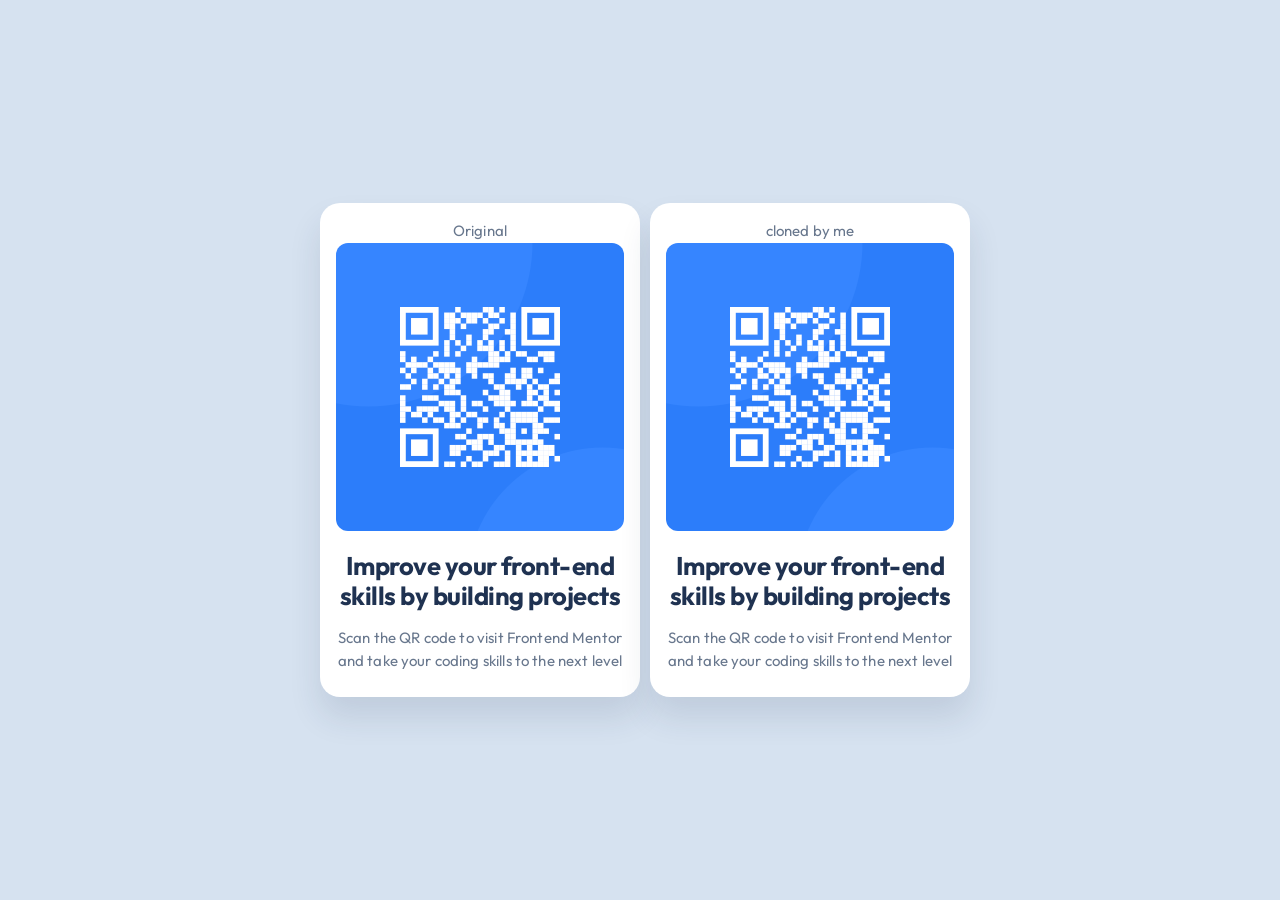
==== Project-1-qr-code-component/index.html @ 68501dc2 "feat: initialize project 1" ====
<!doctype html>
<html lang="en">
  <head>
    <meta charset="UTF-8" />
    <meta name="viewport" content="width=device-width, initial-scale=1.0" />
    <link
      rel="icon"
      type="image/png"
      sizes="32x32"
      href="./images/favicon-32x32.png"
    />
    <title>Frontend Mentor | QR code component</title>
    <link rel="stylesheet" href="./styles.css" />
  </head>
  <body>
    <main class="card">
      <p>Original</p>
      <img
        class="card__image"
        src="./images/image-qr-code.png"
        alt="QR code to visit Frontend Mentor"
      />
      <h1>Improve your front-end skills by building projects</h1>
      <p>
        Scan the QR code to visit Frontend Mentor and take your coding skills to
        the next level
      </p>
    </main>

    <div class="card">
      <p>cloned by me</p>
      <img class="clard_image" src="images/image-qr-code.png" alt="" />
      <h1>Improve your front-end skills by building projects</h1>
      <p>
        Scan the QR code to visit Frontend Mentor and take your coding skills to
        the next level
      </p>
    </div>
  </body>
</html>
---- Project-1-qr-code-component/styles.css ----
@import url("https://fonts.googleapis.com/css2?family=Outfit:wght@400;700&display=swap");

:root {
  --white: hsl(0, 0%, 100%);
  --light-gray: hsl(212, 45%, 89%);
  --gray-blue: hsl(216, 15%, 48%);
  --dark-blue: hsl(218, 44%, 22%);
}

* {
  box-sizing: border-box;
}

body {
  margin: 0;
  min-height: 100vh;
  display: flex;
  align-items: center;
  justify-content: center;
  background: var(--light-gray);
  font-family: "Outfit", sans-serif;
}

img {
  display: block;
  width: 100%;
  border-radius: 12px;
}

.card {
  width: min(320px, calc(100vw - 32px));
  padding: 16px 16px 24px;
  background: var(--white);
  border-radius: 20px;
  box-shadow: 0 20px 32px rgba(31, 50, 81, 0.12);
  margin-left: 10px;
}

.card__image {
  border-radius: 12px;
  overflow: hidden;
}

.card h1 {
  margin: 20px 0 14px;
  color: var(--dark-blue);
  font-size: clamp(1.45rem, 2vw, 1.7rem);
  line-height: 1.2;
  text-align: center;
  font-weight: 700;
  letter-spacing: -0.02em;
}

.card p {
  margin: 0;
  color: var(--gray-blue);
  font-size: 15px;
  line-height: 1.55;
  text-align: center;
  letter-spacing: 0.01em;
}
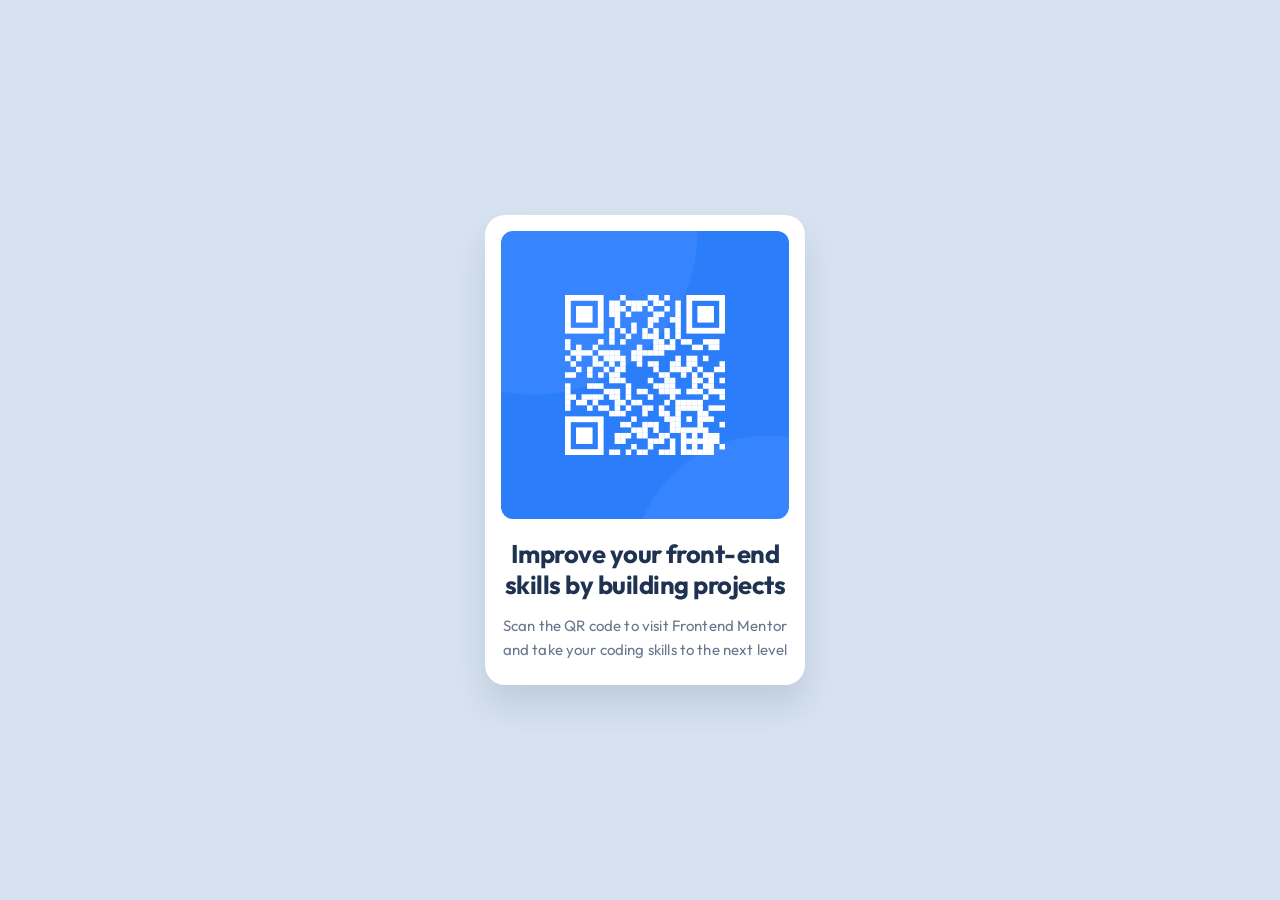
==== commit 951611e6: "docs:Update README file Add final result png file" ====
--- a/Project-1-qr-code-component/index.html
+++ b/Project-1-qr-code-component/index.html
@@ -14,27 +14,12 @@
   </head>
   <body>
     <main class="card">
-      <p>Original</p>
-      <img
-        class="card__image"
-        src="./images/image-qr-code.png"
-        alt="QR code to visit Frontend Mentor"
-      />
+      <img class="clard_image" src="images/image-qr-code.png" alt="" />
       <h1>Improve your front-end skills by building projects</h1>
       <p>
         Scan the QR code to visit Frontend Mentor and take your coding skills to
         the next level
       </p>
     </main>
-
-    <div class="card">
-      <p>cloned by me</p>
-      <img class="clard_image" src="images/image-qr-code.png" alt="" />
-      <h1>Improve your front-end skills by building projects</h1>
-      <p>
-        Scan the QR code to visit Frontend Mentor and take your coding skills to
-        the next level
-      </p>
-    </div>
   </body>
 </html>
